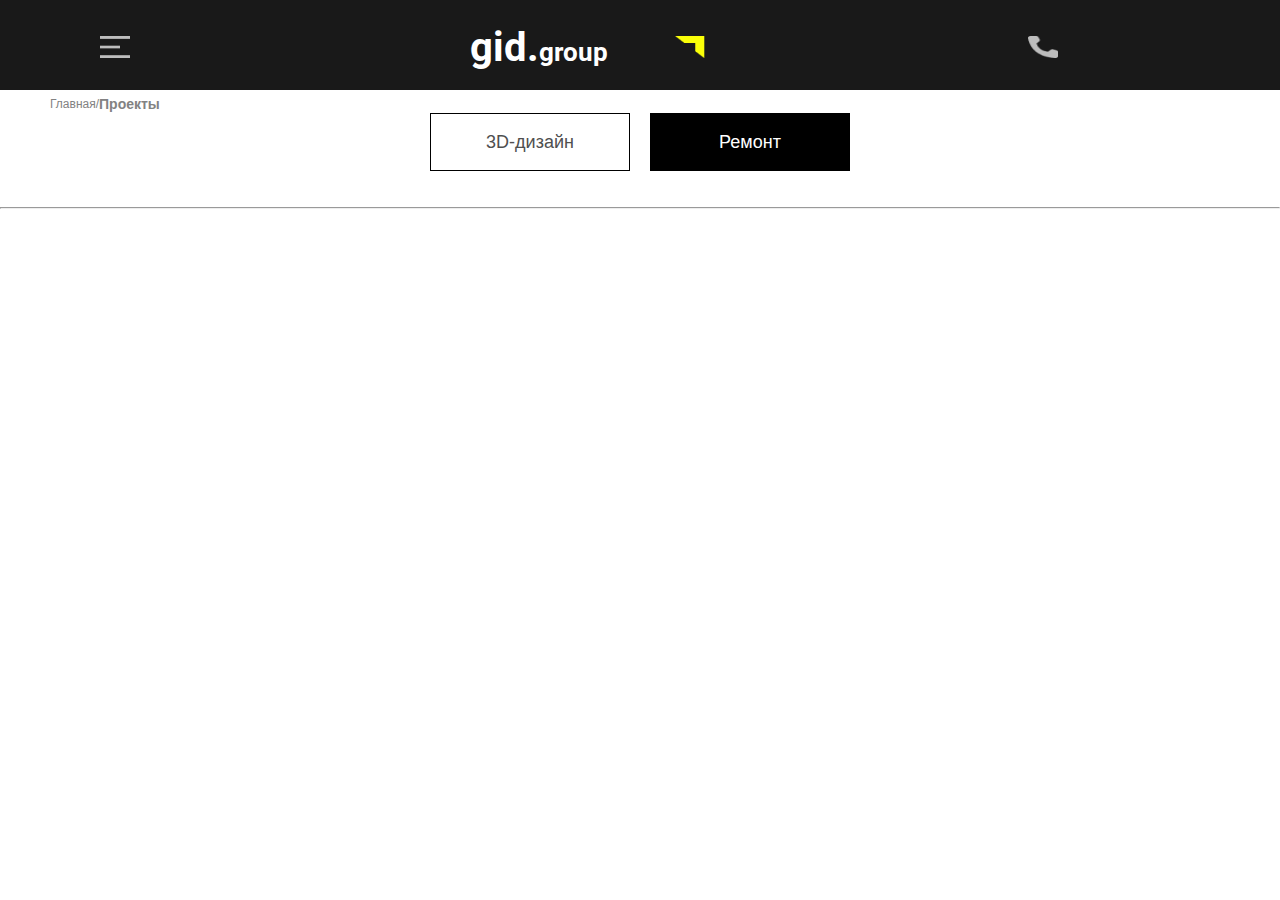
==== dizane.html @ 8f8bbf40 "start the next page" ====
<!DOCTYPE html>
<html lang="en">
<head>
  <meta charset="UTF-8">
  <meta http-equiv="X-UA-Compatible" content="IE=edge">
  <meta name="viewport" content="width=device-width, initial-scale=1.0">
  <title>GidGroup</title>
  <link rel="stylesheet" href="./dizane.css">
</head>
<body>
  <div class="mainImage__icons">
    <img id="icons" src="./images/iconlines.png" alt="img">
   <div class="mainImage__icons--group">
     <img class="subst" src="./images/Subtract.png" alt="img">
     <h6>gid.<span>group</span></h6>
   </div>
   <img class="telep" src="./images/iconTelephone.png" alt="img">
     </div>
     <div class="glav">
      <a href="./index.html">Главная/</a>
      <a href="./uslug.html"><span>Проекты</span></a>
     </div>
     <div class="btns">
      <div class="btn1">
       <button><a href="./uslug.html">3D-дизайн</a></button>
      </div>
      <div class="btn2">
       <button><a href="./#">Ремонт</a></button>
      </div>
    </div>
    <br><br>
    <hr>
</body>
</html>
---- dizane.css ----
* {
  padding: 0;
  margin: 0 auto;
  box-sizing: border-box;
}

.mainImage__icons {
  height: 90px;
  background-color: rgba(0, 0, 0, 0.9);
  display: flex;
  justify-content: space-between;
}
.mainImage__icons img {
  width: 30px;
  height: 22px;
  margin-left: 100px;
  margin-top: 36px;
}
.mainImage .subst {
  margin-top: 0;
  margin-left: 0;
  position: absolute;
  left: 0;
  right: 790px;
  top: 21px;
}
@font-face {
  font-family: Roboto;
  src: url(./fonts/Poppins/Roboto/Roboto-Bold.ttf);
}
.mainImage__icons h6 {
  margin-top: 0;
  position: absolute;
  top: 0;
  right: 672px;
  align-items: center;
  font-family: Roboto;
  color: white;
  font-weight: 900;
  font-size: 40px;
  line-height: 96px;
}
.mainImage__icons span {
  font-size: 26px;
}
.mainImage .telep {
  width: 29px;
  height: 29px;
  margin-right: 120px;
}

.glav {
  margin: 6px 0 0 50px;
  font-family: sans-serif;
  font-style: normal;
  font-size: 12px;
  line-height: 16px;
  color: #828282;
  display: flex;
  width: 100px;
}

.glav a {
  text-decoration: none;
  color: #828282;
  font-size: 12px;
  font-weight: 400;
}

.glav span {
  font-weight: 900;
  font-size: 14px;
}

.btns {
  display: flex;
  text-align: center;
  width: 440px;
}

.btn1 button {
  width: 200px;
  height: 58px;
  background: #FFFFFF;
  border: none;
  font-style: normal;
  font-size: 15px;
  line-height: 21px;
  text-align: center;
  border: 1px solid #000000;
  color: #000000;
}

.btn1 a {
  font-style: normal;
  font-weight: 300;
  font-size: 18px;
  line-height: 21px;
  text-align: center;
  color: #4F4F4F;
  text-decoration: none;
}

.btn2 button {
  box-sizing: border-box;
  width: 200px;
  height: 58px;
  border: none;
  background: #000000;
  color: #FFFFFF;
  font-size: 18px;
}

.btn2 a {
  font-style: normal;
  font-weight: 300;
  font-size: 18px;
  line-height: 21px;
  text-align: center;
  color: #FFFFFF;
  text-decoration: none;
}

/*# sourceMappingURL=dizane.css.map */
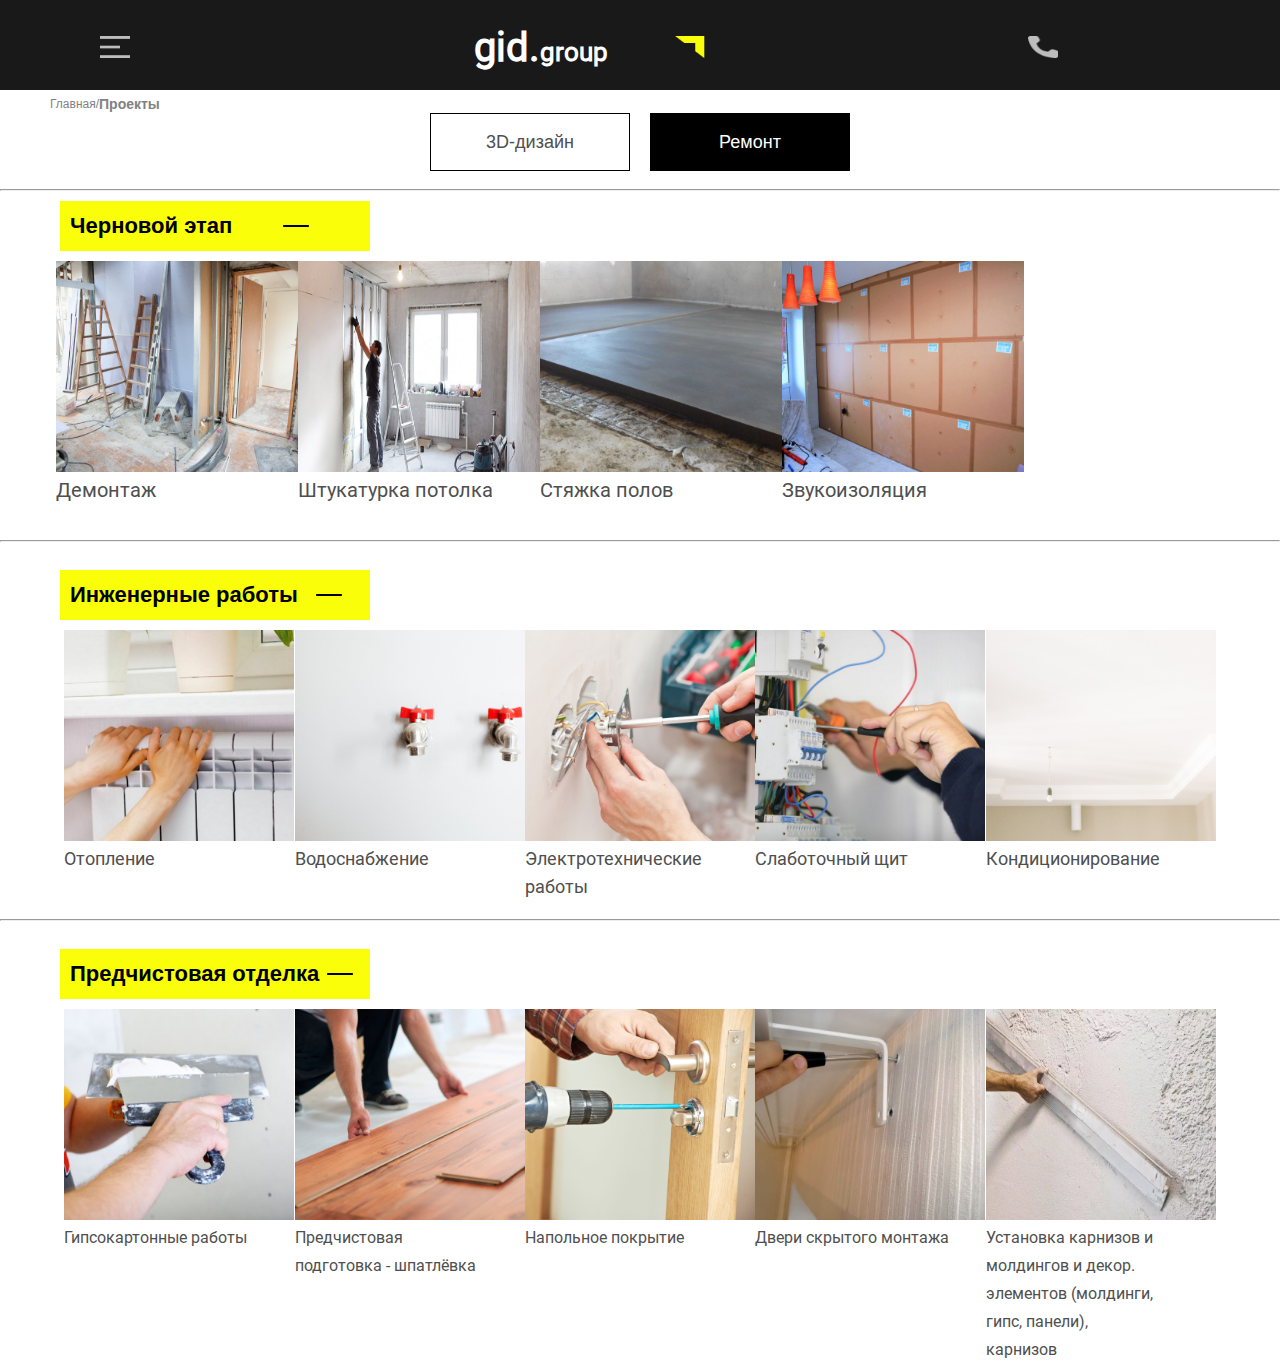
==== commit bd6c0ad3: "import images" ====
--- a/dizane.html
+++ b/dizane.html
@@ -28,7 +28,94 @@
        <button><a href="./#">Ремонт</a></button>
       </div>
     </div>
-    <br><br>
+    <br>
     <hr>
+    <button class="btnsmain">Черновой этап  <img src="./images/minuss.png" alt="img"> </button>
+    <section>
+      <div class="informationSection">
+        <div class="insection">
+          <img src="./images/workess1.png" alt="img">
+          <p>Демонтаж </p>
+        </div>
+        <div class="insection">
+          <img src="./images/workes2.png" alt="img">
+          <p>Штукатурка потолка</p>
+        </div>
+        <div class="insection">
+          <img src="./images/works3.png" alt="img">
+          <p>Стяжка полов </p>
+        </div>
+        <div class="insection">
+          <img src="./images/works4.png" alt="img">
+          <p>Звукоизоляция </p>
+        </div>
+      </div>
+      <br><br>
+      <hr>
+      <br>
+    <button class="btnsmain">Инженерные работы  <img src="./images/minuss.png" alt="img"> </button>
+    
+    <div class="informationSection2">
+      <div class="insection2">
+        <img src="./images/works5.png" alt="img">
+        <p>Отопление </p>
+      </div>
+      <div class="insection2">
+        <img src="./images/works6.png" alt="img">
+        <p>Водоснабжение </p>
+      </div>
+      <div class="insection2">
+        <img src="./images/works7.png" alt="img">
+        <p>Электротехнические 
+          <br>
+          работы</p>
+      </div>
+      <div class="insection2">
+        <img src="./images/works8.png" alt="img">
+        <p>Слаботочный щит </p>
+      </div>
+      <div class="insection2">
+        <img src="./images/woo10.png" alt="img">
+        <p>Кондиционирование</p>
+      </div>
+    </div>
+    <br>
+    <hr>
+    <br>
+    <button class="btnsmain">Предчистовая отделка <img src="./images/minuss.png" alt="img"> </button>
+    
+    <div class="informationSection3">
+      <div class="insection3">
+        <img src="./images/workk11.png" alt="img">
+        <p>Гипсокартонные работы  </p>
+      </div>
+      <div class="insection3">
+        <img src="./images/work12.png" alt="img">
+        <p>Предчистовая 
+          <br>
+          подготовка - шпатлёвка </p>
+      </div>
+      <div class="insection3">
+        <img src="./images/workk13.png" alt="img">
+        <p>Напольное покрытие</p>
+      </div>
+      <div class="insection3">
+        <img src="./images/work14.png" alt="img">
+        <p>Двери скрытого монтажа</p>
+      </div>
+      <div class="insection3">
+        <img src="./images/works22.png" alt="img">
+        <p> Установка карнизов и
+          <br>
+          молдингов и декор.
+          <br>
+          элементов (молдинги,
+          <br>
+          гипс, панели), 
+          <br>
+          карнизов</p>
+      </div>
+    </div>
+  </section>
 </body>
 </html>--- a/dizane.css
+++ b/dizane.css
@@ -121,4 +121,85 @@
   text-decoration: none;
 }
 
+.btnsmain {
+  width: 310px;
+  height: 50px;
+  background-color: #FAFF09;
+  border: none;
+  margin: 10px 0;
+  color: #000000;
+  font-weight: 600;
+  display: flex;
+  font-size: 22px;
+  align-items: center;
+  padding: 10px;
+  margin-left: 60px;
+}
+
+.informationSection {
+  display: flex;
+  width: 74%;
+  margin-left: 56px;
+}
+
+.insection img {
+  width: 242px;
+  height: 211px;
+}
+
+@font-face {
+  font-family: Roboto;
+  src: url(./fonts/Poppins/Roboto/Roboto-Regular.ttf);
+}
+.insection p {
+  font-family: Roboto;
+  font-style: normal;
+  font-weight: 300;
+  font-size: 20px;
+  line-height: 28px;
+  color: #4F4F4F;
+}
+
+.informationSection2 {
+  display: flex;
+  width: 90%;
+}
+
+.insection2 img {
+  width: 230px;
+  height: 211px;
+}
+
+@font-face {
+  font-family: Roboto;
+  src: url(./fonts/Poppins/Roboto/Roboto-Regular.ttf);
+}
+.insection2 p {
+  font-family: Roboto;
+  font-style: normal;
+  font-weight: 300;
+  font-size: 18px;
+  line-height: 28px;
+  color: #4F4F4F;
+}
+
+.informationSection3 {
+  display: flex;
+  width: 90%;
+}
+
+.insection3 img {
+  width: 230px;
+  height: 211px;
+}
+
+.insection3 p {
+  font-family: Roboto;
+  font-style: normal;
+  font-weight: 300;
+  font-size: 16px;
+  line-height: 28px;
+  color: #4F4F4F;
+}
+
 /*# sourceMappingURL=dizane.css.map */
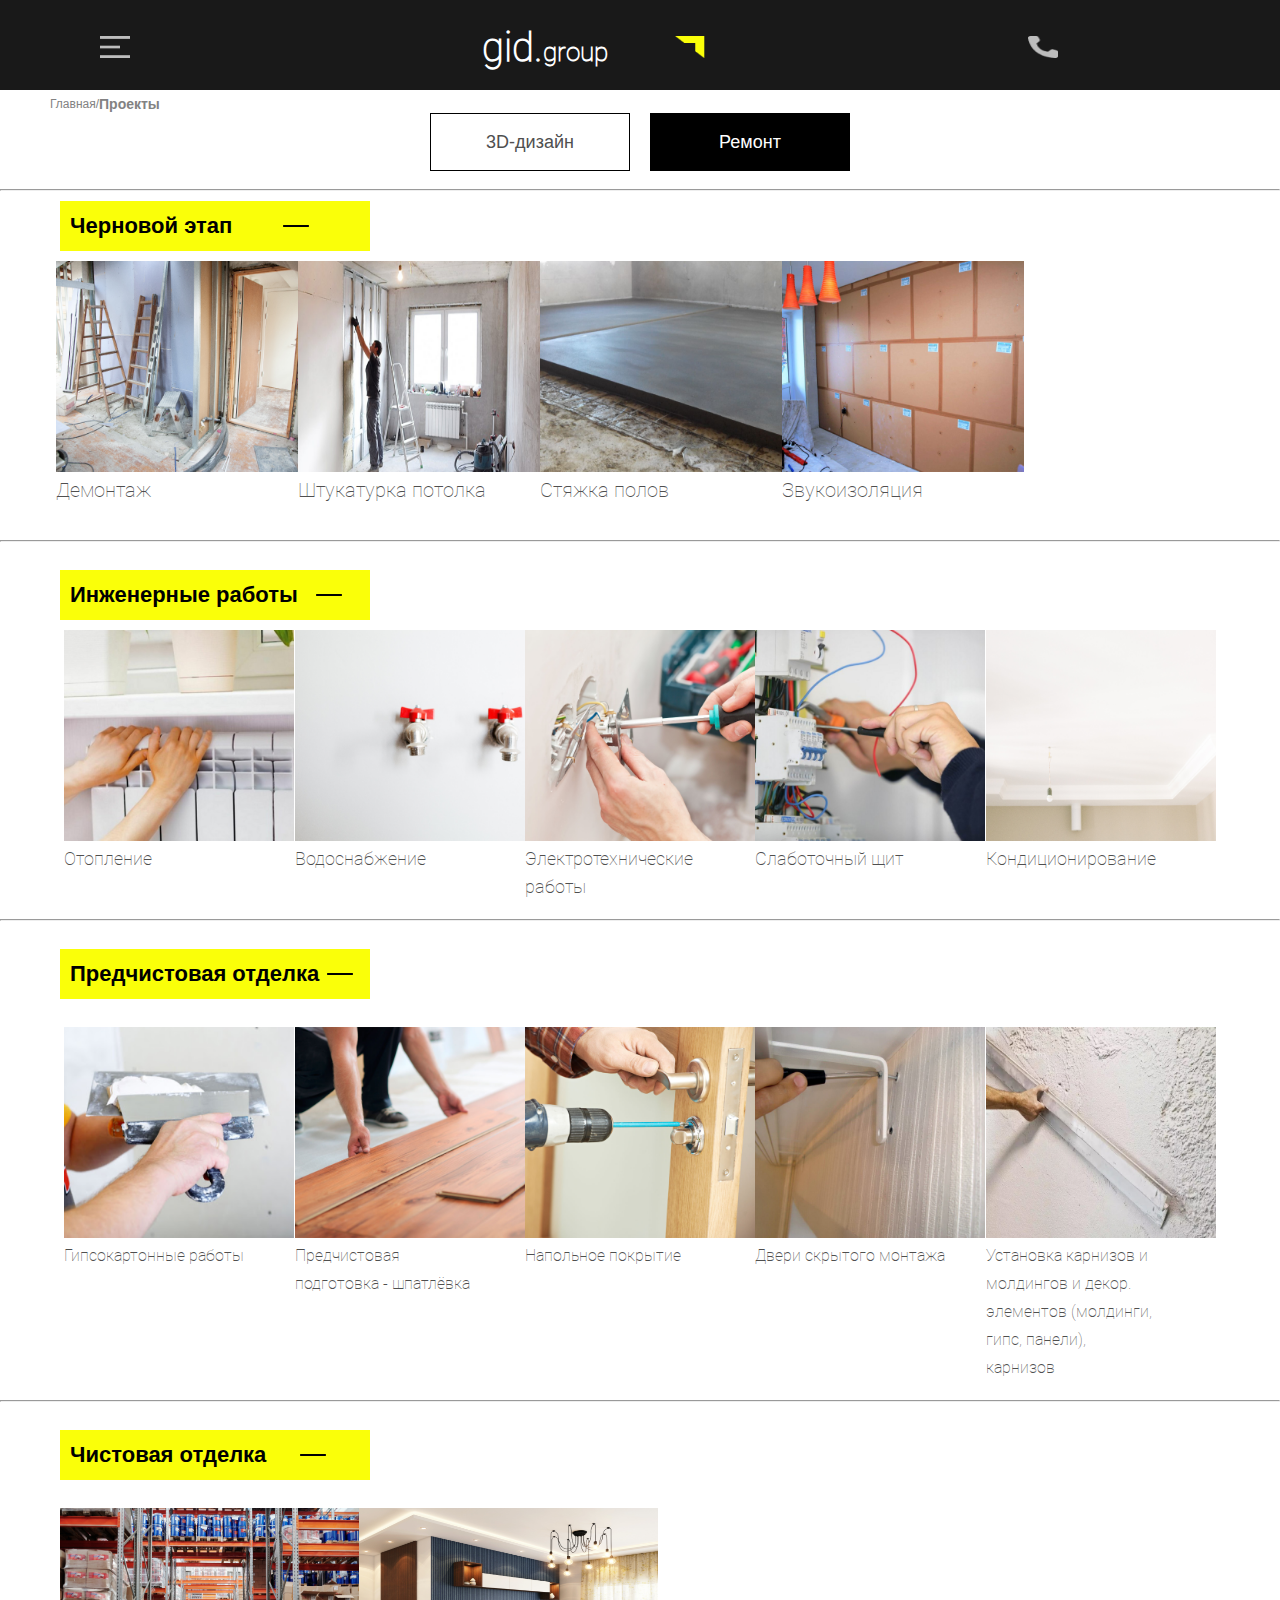
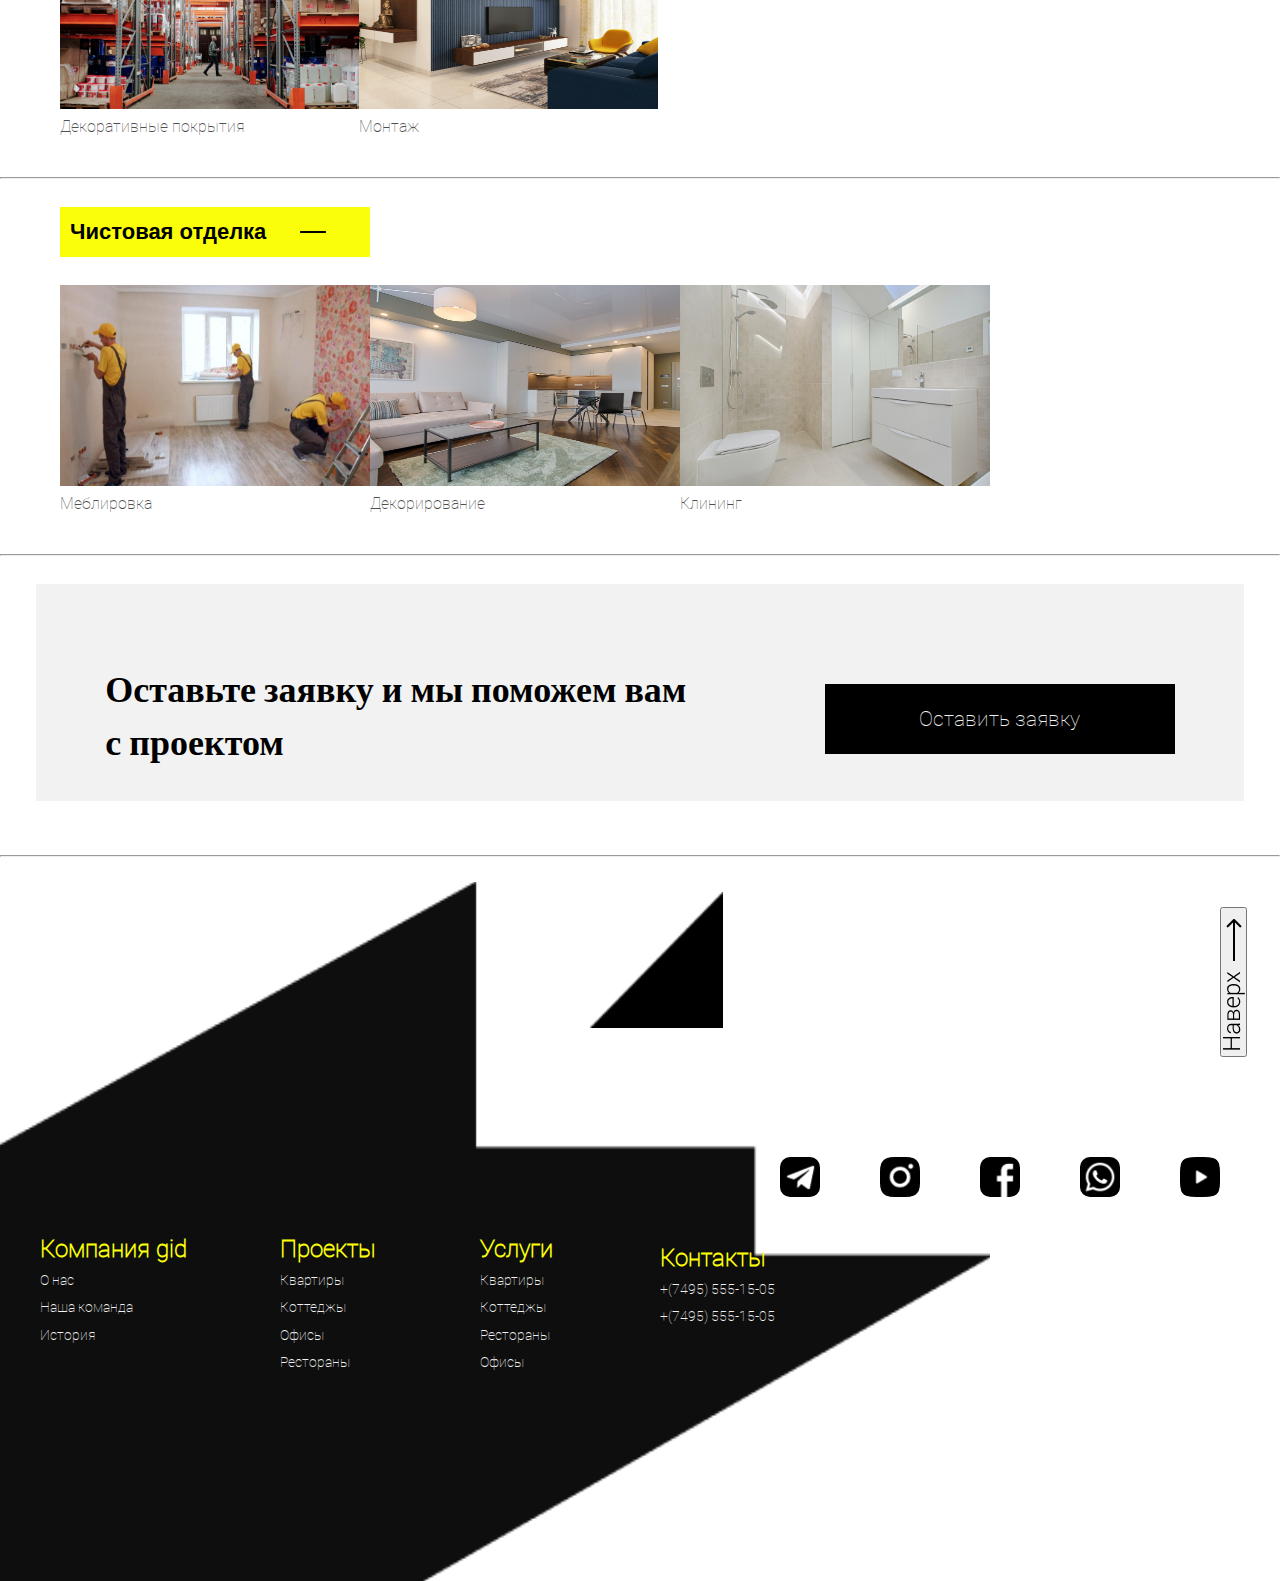
==== commit 4a7ed8b2: "finished the this pages" ====
--- a/dizane.html
+++ b/dizane.html
@@ -83,7 +83,7 @@
     <hr>
     <br>
     <button class="btnsmain">Предчистовая отделка <img src="./images/minuss.png" alt="img"> </button>
-    
+    <br>
     <div class="informationSection3">
       <div class="insection3">
         <img src="./images/workk11.png" alt="img">
@@ -116,6 +116,93 @@
           карнизов</p>
       </div>
     </div>
+    <br>
+    <hr>
+    <br>
+    <button class="btnsmain">Чистовая отделка <img src="./images/minuss.png" alt="img"> </button>
+    <br>
+    <div class="informationSection4">
+      <div class="insection4">
+        <img src="./images/placee.png" alt="img">
+        <p>Декоративные покрытия</p>
+      </div>
+      <div class="insection4">
+        <img src="./images/uy2.png" alt="img">
+        <p>Монтаж</p>
+      </div>
+    </div>
+    <br><br>
+    <hr>
+    <br>
+    <button class="btnsmain">Чистовая отделка <img src="./images/minuss.png" alt="img"> </button>
+    <br>
+    <div class="informationSection5">
+      <div class="insection5">
+        <img src="./images/workers1.png" alt="img">
+        <p>Меблировка </p>
+      </div>
+      <div class="insection5">
+        <img src="./images/uy3.png" alt="img">
+        <p>Декорирование </p>
+      </div>
+      <div class="insection5">
+        <img src="./images/whitee.png" alt="img">
+        <p>Клининг</p>
+      </div>
+    </div>
+    <br><br>
+    <hr>
+    <br>
   </section>
+  <div class="grayy">
+    <p>Оставьте заявку и мы поможем вам
+      <br>
+      с проектом</p>
+      <button>Оставить заявку</button>
+   </div>
+   <br><br><br>
+   <hr>
+   <footer>
+    <div class="footerSection">
+      <div class="startimg">
+        <div class="rightside">
+          <img src="./images/Rectangle 165.png" alt="img">
+        </div>
+        <div class="gidCommanda">
+          <h5>Компания gid</h5>
+            <p>О нас</p>
+            <p>Наша команда</p>
+            <p>История</p>
+          </div>
+          <div class="gidCommanda2">
+            <h5>Проекты</h5>
+            <p>Квартиры</p>
+            <p>Коттеджы</p>
+            <p>Офисы</p>
+            <p>Рестораны</p>
+          </div>
+          <div class="gidCommanda3">
+            <h5>Услуги</h5>
+            <p>Квартиры</p>
+            <p>Коттеджы</p>
+            <p>Рестораны</p>
+            <p>Офисы</p>
+          </div>
+          <div class="gidCommanda4">
+            <h5>Контакты</h5>
+            <p>+(7495) 555-15-05</p>
+            <p>+(7495) 555-15-05</p>
+          </div>
+      </div>
+      <div class="inter">
+       <img src="./images/telegramm.png" alt="img">
+        <img src="./images/instag.png" alt="img">
+        <img src="./images/facee.png" alt="img">
+        <img src="./images/phone.png" alt="img">
+        <img src="./images/you.png" alt="img">
+      </div>
+      <button class="height"><img src="./images/Arrow 4.png" alt="img"><img src="./images/Наверх.png" alt="img"></button>
+    </div>
+  </footer>
 </body>
 </html>--- a/dizane.css
+++ b/dizane.css
@@ -202,4 +202,236 @@
   color: #4F4F4F;
 }
 
+.informationSection4 {
+  display: flex;
+  width: 46%;
+  margin-left: 60px;
+}
+
+.insection4 img {
+  width: 299px;
+  height: 201px;
+}
+
+.insection4 p {
+  font-family: Roboto;
+  font-style: normal;
+  font-weight: 300;
+  font-size: 16px;
+  line-height: 28px;
+  color: #4F4F4F;
+}
+
+.informationSection5 {
+  display: flex;
+  width: 72%;
+  margin-left: 60px;
+}
+
+.insection5 img {
+  width: 310px;
+  height: 201px;
+}
+
+.insection5 p {
+  font-family: Roboto;
+  font-style: normal;
+  font-weight: 300;
+  font-size: 16px;
+  line-height: 28px;
+  color: #4F4F4F;
+}
+
+.grayy {
+  margin-top: 10px;
+  display: flex;
+  width: 1208px;
+  height: 217px;
+  background: #F2F2F2;
+}
+
+@font-face {
+  font-family: Poppins;
+  src: url(./fonts/Poppins/Poppins-Bold.ttf);
+}
+.grayy p {
+  font-family: Poppins;
+  margin-top: 80px;
+  font-style: normal;
+  font-weight: 900;
+  font-size: 36px;
+  line-height: 146.69%;
+  color: #000000;
+}
+
+@font-face {
+  font-family: Roboto;
+  src: url(./fonts/Poppins/Roboto/Roboto-Thin.ttf);
+}
+.grayy button {
+  margin-top: 100px;
+  width: 350px;
+  height: 70px;
+  box-sizing: border-box;
+  background: #000000;
+  border: 1px solid #000000;
+  font-family: Roboto;
+  font-style: normal;
+  font-size: 21px;
+  line-height: 42px;
+  text-align: center;
+  color: #F2F2F2;
+}
+
+.footerSection {
+  display: flex;
+  justify-content: space-between;
+  margin-left: 0;
+}
+
+.startimg {
+  background-repeat: no-repeat;
+  background-image: url(./images/Rectangle\ 56.png);
+  background-position: center;
+  background-size: 999px 700px;
+  margin-top: 25px;
+  width: 990px;
+  height: 699px;
+  margin-left: 0;
+  position: absolute;
+  left: 0;
+}
+
+.rightside img {
+  position: absolute;
+  left: 590px;
+  width: 133px;
+  height: 136px;
+  margin-top: 10px;
+  margin-left: 0;
+}
+
+.gidCommanda {
+  position: absolute;
+  left: 40px;
+  margin-top: 350px;
+}
+
+.gidCommanda h5 {
+  color: #faff09;
+  font-family: "Roboto";
+  font-style: normal;
+  font-weight: 700;
+  font-size: 24px;
+  line-height: 146.19%;
+}
+
+.gidCommanda p {
+  font-family: "Roboto";
+  font-style: normal;
+  font-weight: 400;
+  font-size: 14px;
+  line-height: 196.19%;
+  color: #F2F2F2;
+}
+
+.gidCommanda2 {
+  position: absolute;
+  left: 280px;
+  margin-top: 350px;
+}
+
+.gidCommanda2 h5 {
+  color: #faff09;
+  font-family: "Roboto";
+  font-style: normal;
+  font-weight: 700;
+  font-size: 24px;
+  line-height: 146.19%;
+}
+
+.gidCommanda2 p {
+  font-family: "Roboto";
+  font-style: normal;
+  font-weight: 400;
+  font-size: 14px;
+  line-height: 196.19%;
+  color: #F2F2F2;
+}
+
+.gidCommanda3 {
+  position: absolute;
+  left: 480px;
+  margin-top: 350px;
+}
+
+.gidCommanda3 h5 {
+  color: #faff09;
+  font-family: "Roboto";
+  font-style: normal;
+  font-weight: 700;
+  font-size: 24px;
+  line-height: 146.19%;
+}
+
+.gidCommanda3 p {
+  font-family: "Roboto";
+  font-style: normal;
+  font-weight: 400;
+  font-size: 14px;
+  line-height: 196.19%;
+  color: #F2F2F2;
+}
+
+.gidCommanda4 {
+  position: absolute;
+  left: 660px;
+  margin-top: 359px;
+}
+
+.gidCommanda4 h5 {
+  color: #faff09;
+  font-family: "Roboto";
+  font-style: normal;
+  font-weight: 700;
+  font-size: 24px;
+  line-height: 146.19%;
+}
+
+.gidCommanda4 p {
+  font-family: "Roboto";
+  font-style: normal;
+  font-weight: 400;
+  font-size: 14px;
+  line-height: 196.19%;
+  color: #F2F2F2;
+}
+
+.inter {
+  display: flex;
+  gap: 60px;
+  margin-top: 300px;
+  margin-left: 780px;
+}
+
+.inter img {
+  width: 40px;
+  height: 40px;
+  border-radius: 10px;
+}
+
+.height {
+  margin-top: 50px;
+  margin-right: 40px;
+  height: 150px;
+  width: 65px;
+  display: flex;
+  flex-direction: column;
+}
+
+.height img {
+  margin-top: 10px;
+  border: #000;
+}
+
 /*# sourceMappingURL=dizane.css.map */
